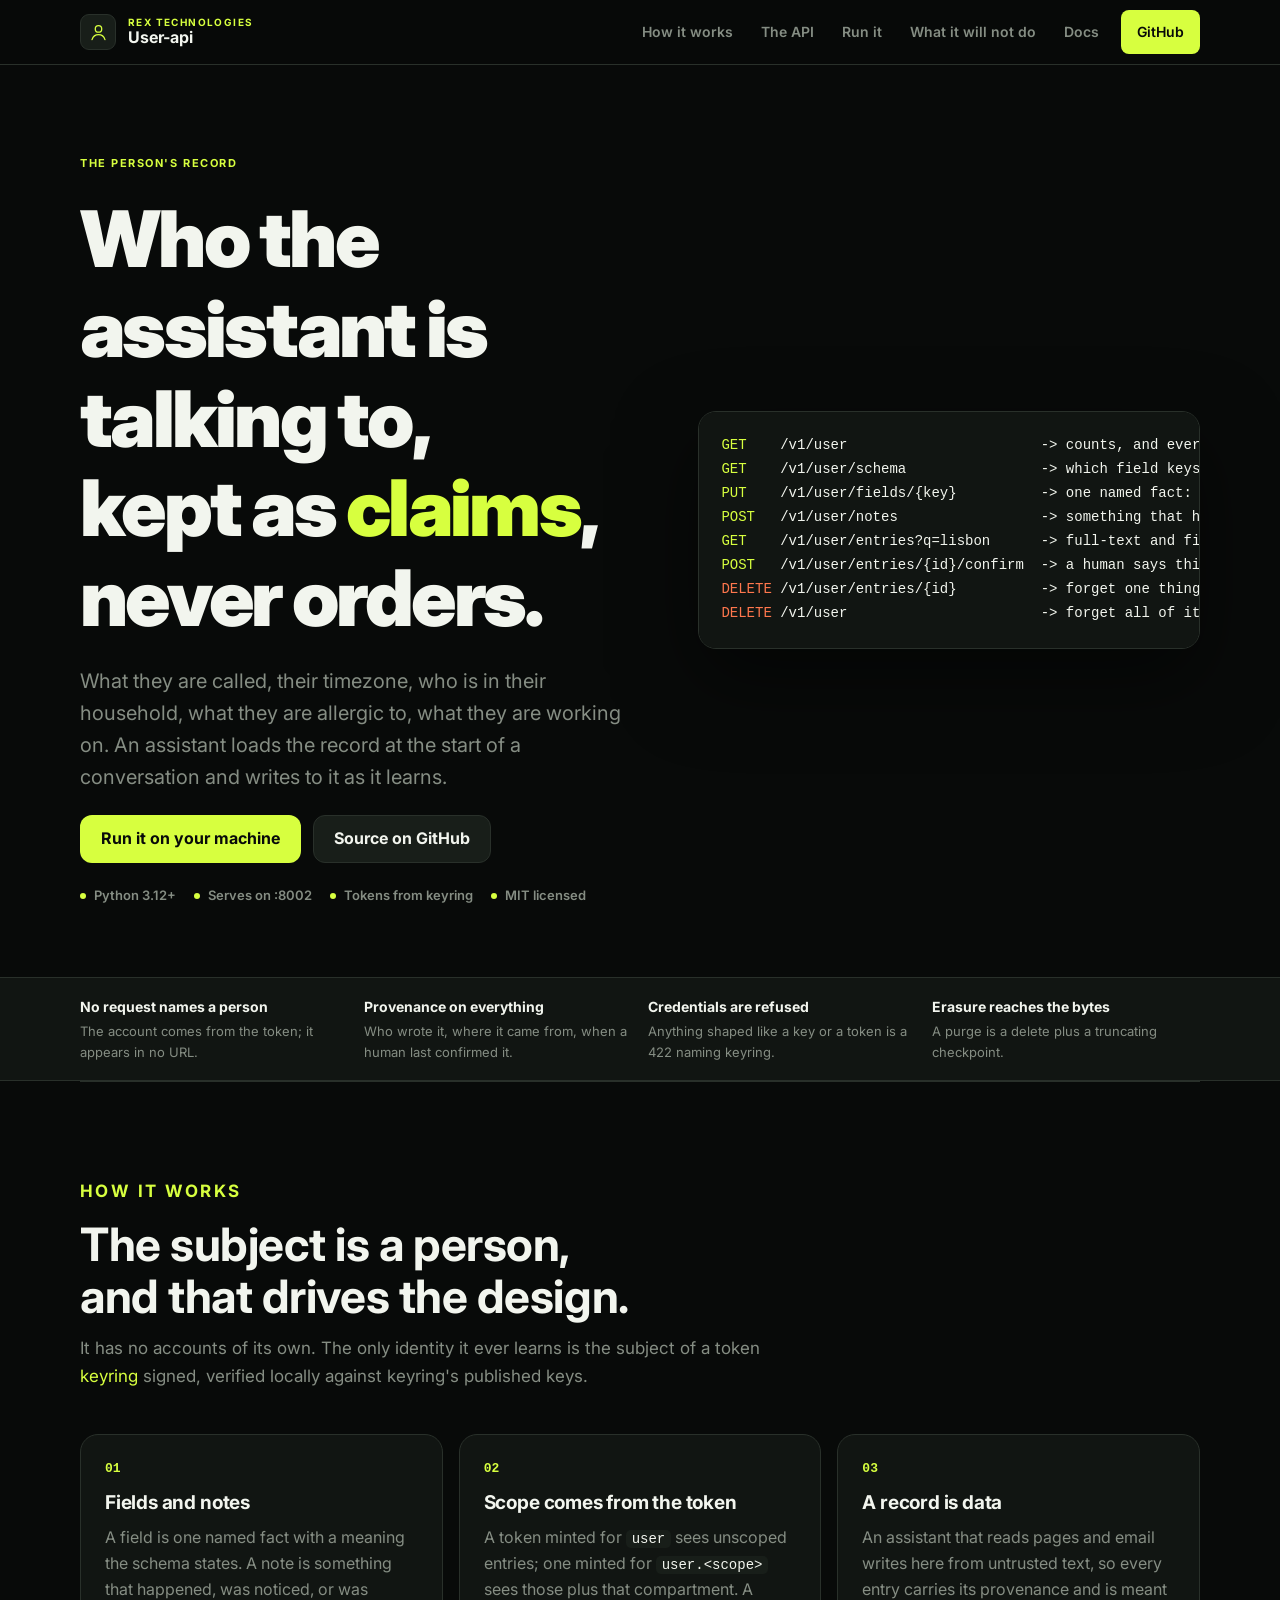
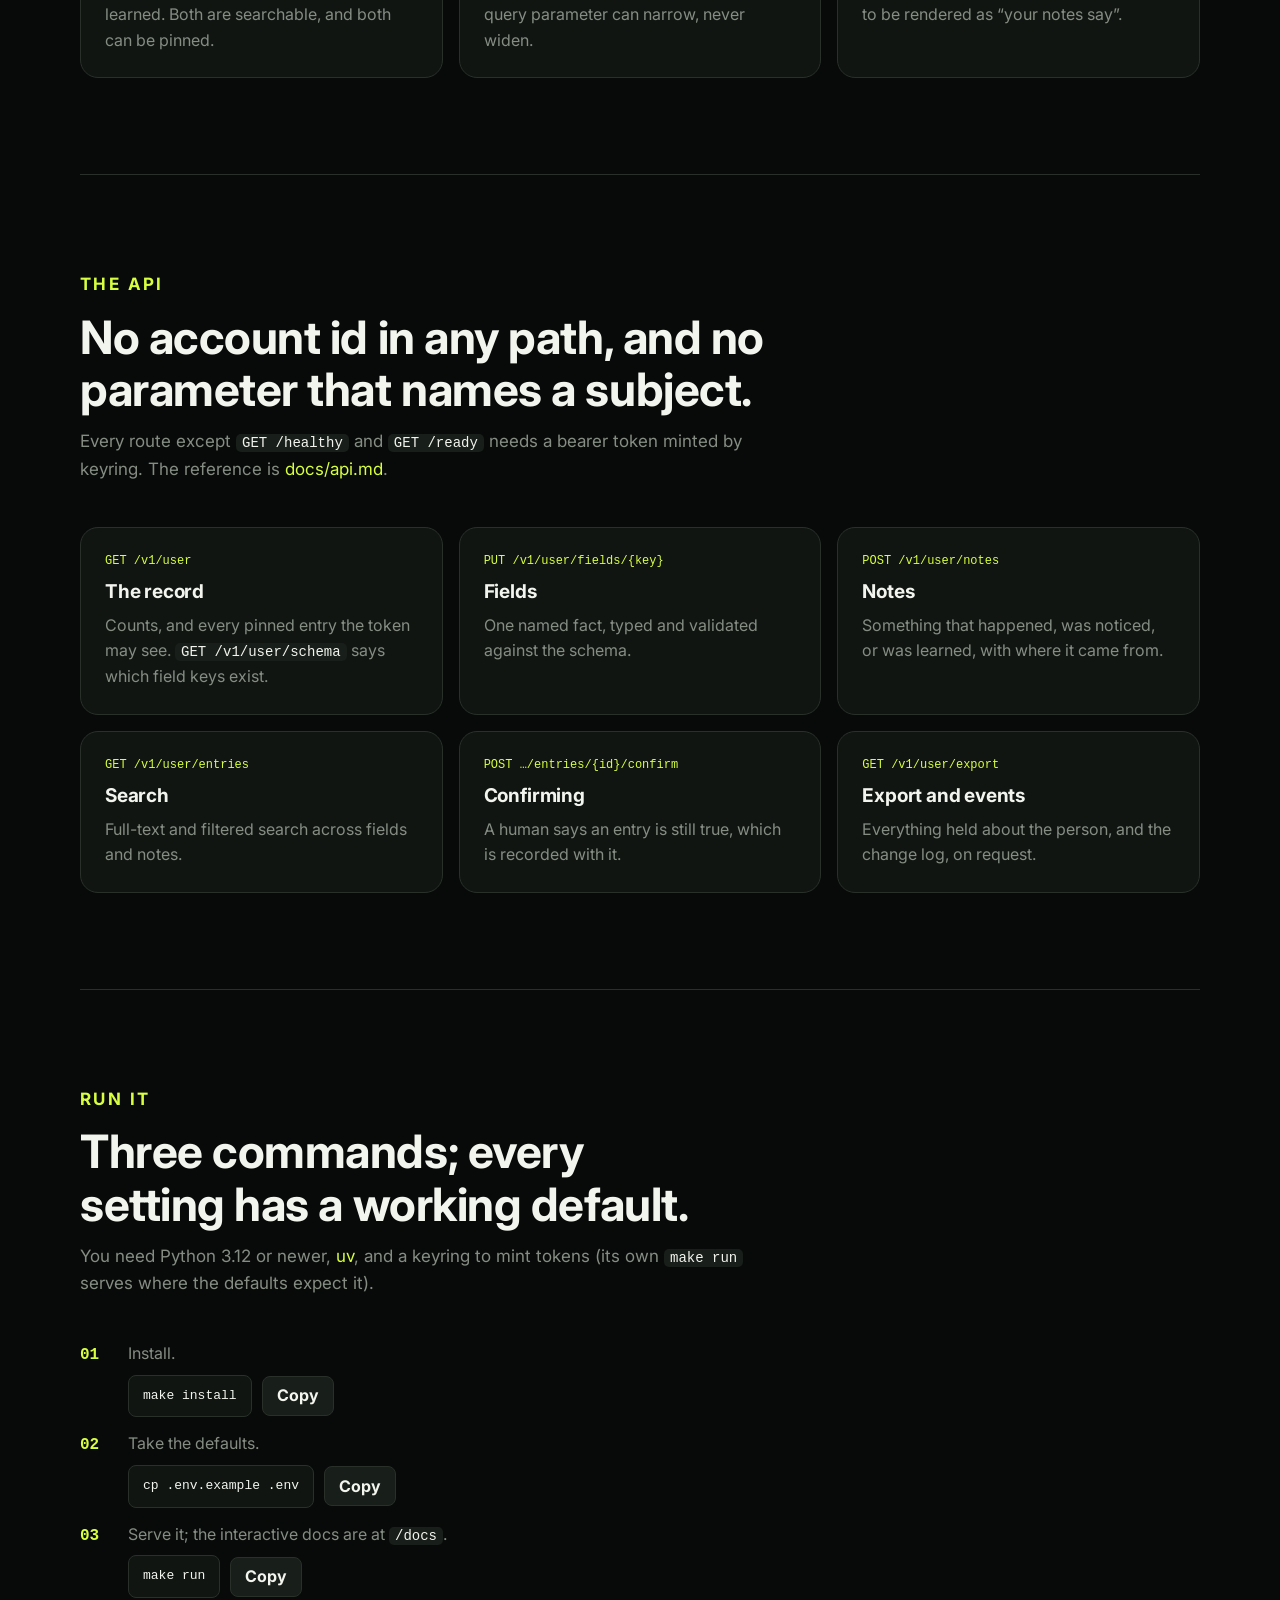
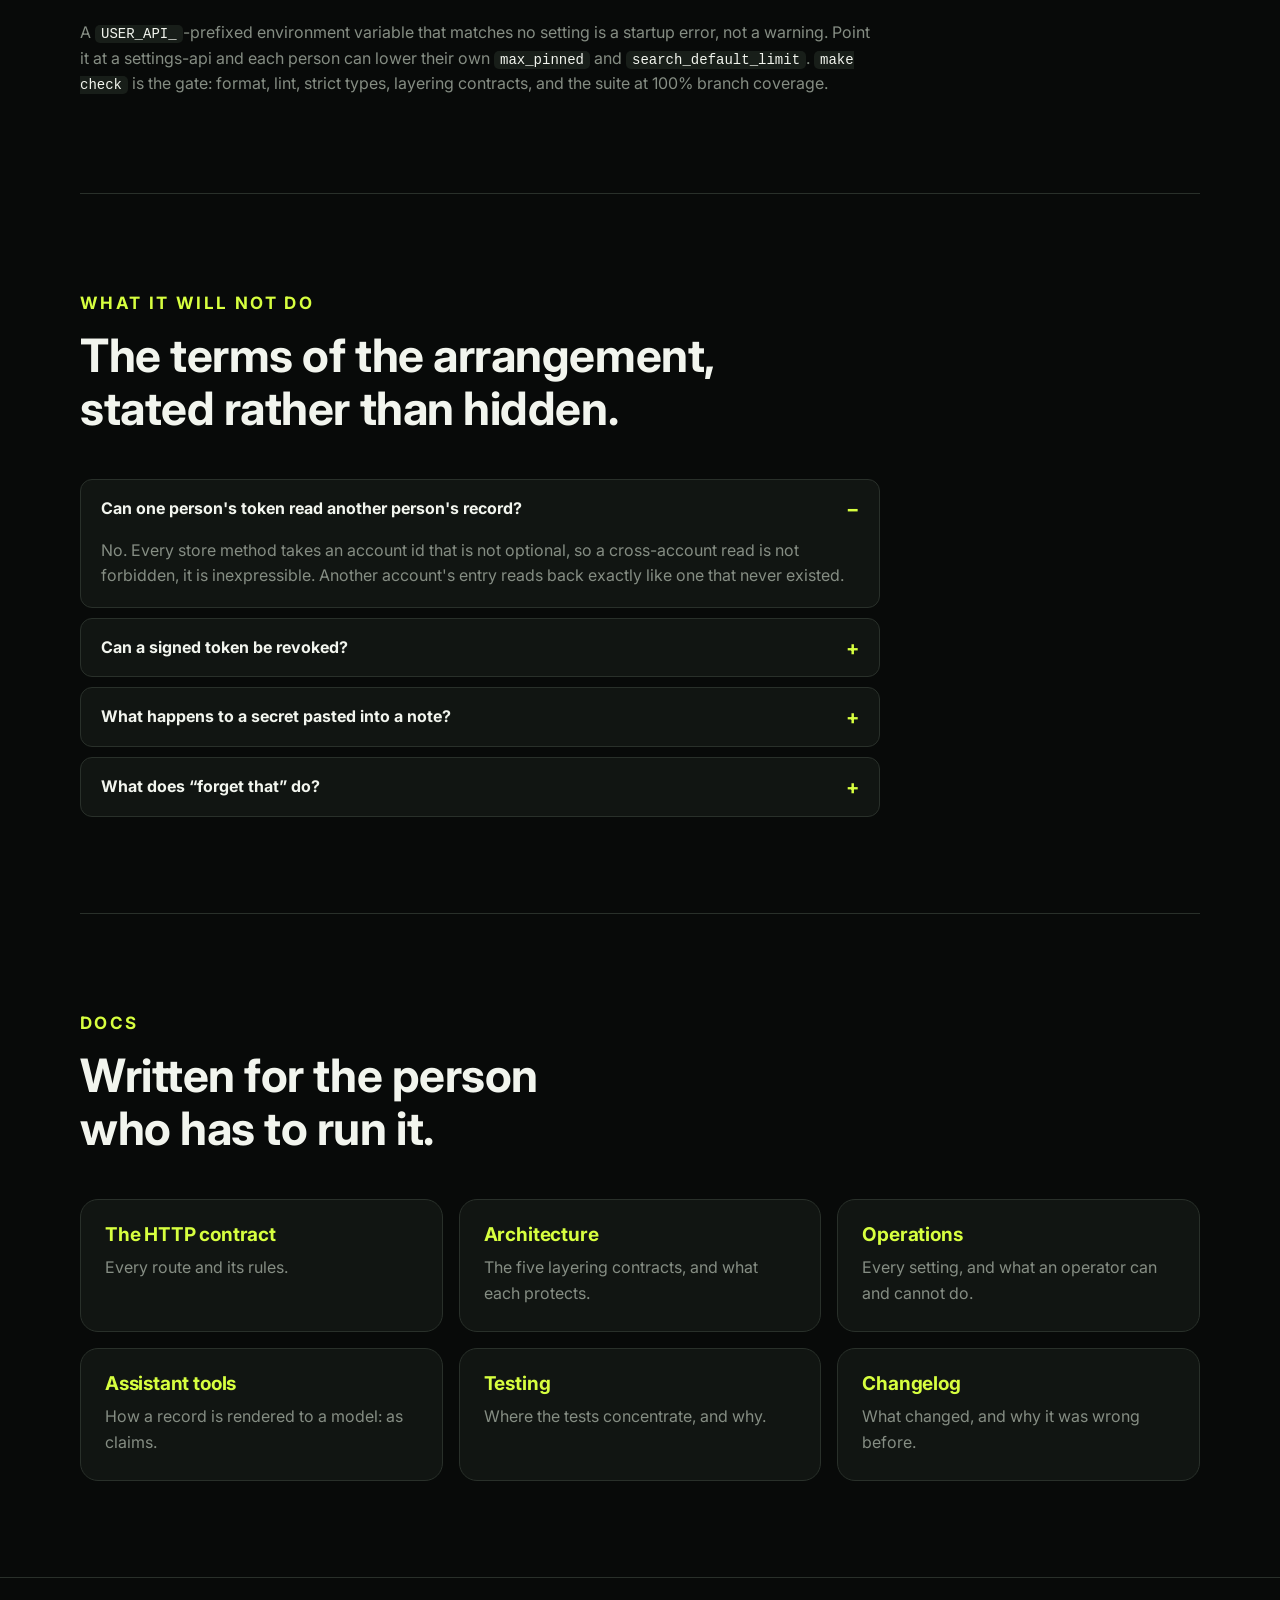
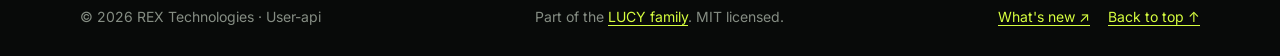
==== site/index.html @ 3e1e7503 "docs(site): a GitHub Pages site for user-api, and the repository names REX Technologies" ====
<!doctype html>
<html lang="en" class="no-js">
<head>
<meta charset="utf-8">
<meta name="viewport" content="width=device-width,initial-scale=1">
<meta name="description" content="User-api keeps structured data about the person an assistant is talking to, with provenance on every entry, credentials refused, and erasure that reaches the bytes on disk. A REX Technologies product.">
<meta name="robots" content="index,follow">
<meta name="color-scheme" content="dark">
<meta name="theme-color" content="#080A09">
<meta property="og:title" content="User-api — what an assistant knows about the person it serves — REX Technologies">
<meta property="og:description" content="User-api keeps structured data about the person an assistant is talking to, with provenance on every entry, credentials refused, and erasure that reaches the bytes on disk. A REX Technologies product.">
<meta property="og:type" content="website">
<meta property="og:url" content="https://tochi-mba.github.io/User-api/">
<meta name="twitter:card" content="summary">
<link rel="canonical" href="https://tochi-mba.github.io/User-api/">
<link rel="icon" href="favicon.svg" type="image/svg+xml">
<link rel="preconnect" href="https://fonts.googleapis.com">
<link rel="preconnect" href="https://fonts.gstatic.com" crossorigin>
<link href="https://fonts.googleapis.com/css2?family=Inter:wght@400;600;700;900&display=swap" rel="stylesheet">
<link rel="stylesheet" href="styles.css">
<script>document.documentElement.classList.replace("no-js","js");</script>
<noscript><style>@media(max-width:760px){.site-nav{display:flex!important;position:static!important;flex-direction:column}.menu-button{display:none!important}}</style></noscript>
<title>User-api — what an assistant knows about the person it serves — REX Technologies</title>
</head>
<body>
<a class="skip-link" href="#main">Skip to content</a>
<div class="ambient ambient-one" aria-hidden="true"></div>
<div class="ambient ambient-two" aria-hidden="true"></div>

<header class="site-header">
  <div class="container nav-wrap">
    <a class="brand" href="#top" aria-label="User-api, by REX Technologies">
      <span class="brand-mark" aria-hidden="true"><svg viewBox="0 0 32 32"><circle cx="16" cy="11" r="4.5"/><path d="M7 26c1.5-5 5-7 9-7s7.5 2 9 7"/></svg></span>
      <span class="brand-lockup"><span class="brand-company">REX Technologies</span><span class="brand-name">User-api</span></span>
    </a>
    <button class="menu-button" type="button" aria-expanded="false" aria-controls="site-nav"><span class="sr-only">Toggle navigation</span><span></span><span></span></button>
    <nav id="site-nav" class="site-nav" aria-label="Primary navigation">
      <a href="#how">How it works</a>
      <a href="#api">The API</a>
      <a href="#install">Run it</a>
      <a href="#limits">What it will not do</a>
      <a href="#docs">Docs</a>
      <a class="nav-github" href="https://github.com/tochi-mba/User-api">GitHub</a>
    </nav>
  </div>
</header>

<main id="main">
  <section class="hero container" id="top">
    <div class="hero-copy">
      <p class="eyebrow signal">The person&#x27;s record</p>
      <h1>Who the assistant is talking to, kept as <span>claims</span>, never orders.</h1>
      <p class="hero-lede">What they are called, their timezone, who is in their household, what they are allergic to, what they are working on. An assistant loads the record at the start of a conversation and writes to it as it learns.</p>
      <div class="hero-actions">
        <a class="button button-primary" href="#install">Run it on your machine</a>
        <a class="button button-secondary" href="https://github.com/tochi-mba/User-api">Source on GitHub</a>
      </div>
      <div class="hero-meta">
        <span>Python 3.12+</span>
        <span>Serves on :8002</span>
        <span>Tokens from keyring</span>
        <span>MIT licensed</span>
      </div>
    </div>
    <pre class="console" aria-label="The routes User-api is built around"><code><span class="k">GET</span>    /v1/user                       -&gt; counts, and every pinned entry your token may see
<span class="k">GET</span>    /v1/user/schema                -&gt; which field keys exist, and what each one means
<span class="k">PUT</span>    /v1/user/fields/{key}          -&gt; one named fact: preferred_name, timezone, ...
<span class="k">POST</span>   /v1/user/notes                 -&gt; something that happened, was noticed, or was learned
<span class="k">GET</span>    /v1/user/entries?q=lisbon      -&gt; full-text and filtered search across both
<span class="k">POST</span>   /v1/user/entries/{id}/confirm  -&gt; a human says this is still true
<span class="s">DELETE</span> /v1/user/entries/{id}          -&gt; forget one thing
<span class="s">DELETE</span> /v1/user                       -&gt; forget all of it, for good</code></pre>
  </section>

  <section class="trust-strip">
    <div class="container trust-grid">
      <div><strong>No request names a person</strong><span>The account comes from the token; it appears in no URL.</span></div>
      <div><strong>Provenance on everything</strong><span>Who wrote it, where it came from, when a human last confirmed it.</span></div>
      <div><strong>Credentials are refused</strong><span>Anything shaped like a key or a token is a 422 naming keyring.</span></div>
      <div><strong>Erasure reaches the bytes</strong><span>A purge is a delete plus a truncating checkpoint.</span></div>
    </div>
  </section>

  <section class="section container" id="how">
    <div class="section-heading">
      <p class="eyebrow signal">How it works</p>
      <h2>The subject is a person, and that drives the design.</h2>
      <p>It has no accounts of its own. The only identity it ever learns is the subject of a token <a href="https://tochi-mba.github.io/Keyring-api/">keyring</a> signed, verified locally against keyring's published keys.</p>
    </div>
    <div class="steps">
      <div class="step">
        <span class="step-number">01</span>
        <h3>Fields and notes</h3>
        <p>A field is one named fact with a meaning the schema states. A note is something that happened, was noticed, or was learned. Both are searchable, and both can be pinned.</p>
      </div>
      <div class="step">
        <span class="step-number">02</span>
        <h3>Scope comes from the token</h3>
        <p>A token minted for <code>user</code> sees unscoped entries; one minted for <code>user.&lt;scope&gt;</code> sees those plus that compartment. A query parameter can narrow, never widen.</p>
      </div>
      <div class="step">
        <span class="step-number">03</span>
        <h3>A record is data</h3>
        <p>An assistant that reads pages and email writes here from untrusted text, so every entry carries its provenance and is meant to be rendered as “your notes say”.</p>
      </div>
    </div>
  </section>

  <section class="section container" id="api">
    <div class="section-heading">
      <p class="eyebrow signal">The API</p>
      <h2>No account id in any path, and no parameter that names a subject.</h2>
      <p>Every route except <code>GET /healthy</code> and <code>GET /ready</code> needs a bearer token minted by keyring. The reference is <a href="https://github.com/tochi-mba/User-api/blob/main/docs/api.md">docs/api.md</a>.</p>
    </div>
    <div class="feature-grid">
      <div class="feature-card"><span class="meta">GET /v1/user</span><h3>The record</h3><p>Counts, and every pinned entry the token may see. <code>GET /v1/user/schema</code> says which field keys exist.</p></div>
      <div class="feature-card"><span class="meta">PUT /v1/user/fields/{key}</span><h3>Fields</h3><p>One named fact, typed and validated against the schema.</p></div>
      <div class="feature-card"><span class="meta">POST /v1/user/notes</span><h3>Notes</h3><p>Something that happened, was noticed, or was learned, with where it came from.</p></div>
      <div class="feature-card"><span class="meta">GET /v1/user/entries</span><h3>Search</h3><p>Full-text and filtered search across fields and notes.</p></div>
      <div class="feature-card"><span class="meta">POST …/entries/{id}/confirm</span><h3>Confirming</h3><p>A human says an entry is still true, which is recorded with it.</p></div>
      <div class="feature-card"><span class="meta">GET /v1/user/export</span><h3>Export and events</h3><p>Everything held about the person, and the change log, on request.</p></div>
    </div>
  </section>

  <section class="section container" id="install">
    <div class="section-heading">
      <p class="eyebrow signal">Run it</p>
      <h2>Three commands; every setting has a working default.</h2>
      <p>You need Python 3.12 or newer, <a href="https://docs.astral.sh/uv/">uv</a>, and a keyring to mint tokens (its own <code>make run</code> serves where the defaults expect it).</p>
    </div>
    <ol class="install-steps">
      <li>Install.
        <div class="command-row"><code>make install</code><button class="copy-button" type="button" data-copy="make install">Copy</button></div>
      </li>
      <li>Take the defaults.
        <div class="command-row"><code>cp .env.example .env</code><button class="copy-button" type="button" data-copy="cp .env.example .env">Copy</button></div>
      </li>
      <li>Serve it; the interactive docs are at <code>/docs</code>.
        <div class="command-row"><code>make run</code><button class="copy-button" type="button" data-copy="make run">Copy</button></div>
      </li>
    </ol>
    <p class="install-note">A <code>USER_API_</code>-prefixed environment variable that matches no setting is a startup error, not a warning. Point it at a settings-api and each person can lower their own <code>max_pinned</code> and <code>search_default_limit</code>. <code>make check</code> is the gate: format, lint, strict types, layering contracts, and the suite at 100% branch coverage.</p>
    <p id="copy-status" class="sr-only" aria-live="polite"></p>
  </section>

  <section class="section container" id="limits">
    <div class="section-heading">
      <p class="eyebrow signal">What it will not do</p>
      <h2>The terms of the arrangement, stated rather than hidden.</h2>
    </div>
    <div class="faq">
      <details open>
        <summary>Can one person&#x27;s token read another person&#x27;s record?</summary>
        <p>No. Every store method takes an account id that is not optional, so a cross-account read is not forbidden, it is inexpressible. Another account's entry reads back exactly like one that never existed.</p>
      </details>
      <details>
        <summary>Can a signed token be revoked?</summary>
        <p>No. Logging out of keyring ends a session there and nothing here; an already-minted token works until it expires, which is about fifteen minutes.</p>
      </details>
      <details>
        <summary>What happens to a secret pasted into a note?</summary>
        <p>It is refused with a 422 naming keyring as the right home. This store is plaintext on disk and indexed for search; a secret in it would be a secret in a search index.</p>
      </details>
      <details>
        <summary>What does “forget that” do?</summary>
        <p>What <code>DELETE</code> on one entry means is the person's own setting: grace (the default), immediate, or tombstone. <code>DELETE /v1/user</code> forgets all of it, for good.</p>
      </details>
    </div>
  </section>

  <section class="section container" id="docs">
    <div class="section-heading">
      <p class="eyebrow signal">Docs</p>
      <h2>Written for the person who has to run it.</h2>
    </div>
    <div class="feature-grid">
      <a class="feature-card link" href="https://github.com/tochi-mba/User-api/blob/main/docs/api.md"><h3>The HTTP contract</h3><p>Every route and its rules.</p></a>
      <a class="feature-card link" href="https://github.com/tochi-mba/User-api/blob/main/docs/architecture.md"><h3>Architecture</h3><p>The five layering contracts, and what each protects.</p></a>
      <a class="feature-card link" href="https://github.com/tochi-mba/User-api/blob/main/docs/operations.md"><h3>Operations</h3><p>Every setting, and what an operator can and cannot do.</p></a>
      <a class="feature-card link" href="https://github.com/tochi-mba/User-api/blob/main/docs/mcp.md"><h3>Assistant tools</h3><p>How a record is rendered to a model: as claims.</p></a>
      <a class="feature-card link" href="https://github.com/tochi-mba/User-api/blob/main/docs/testing.md"><h3>Testing</h3><p>Where the tests concentrate, and why.</p></a>
      <a class="feature-card link" href="https://github.com/tochi-mba/User-api/blob/main/CHANGELOG.md"><h3>Changelog</h3><p>What changed, and why it was wrong before.</p></a>
    </div>
  </section>
</main>

<footer class="site-footer">
  <div class="container footer-wrap">
    <span>© <span id="year">2026</span> REX Technologies · User-api</span>
    <span>Part of the <a href="https://tochi-mba.github.io/LUCY-assistant/">LUCY family</a>. MIT licensed.</span>
    <span class="footer-links">
      <a href="https://github.com/tochi-mba/User-api/blob/main/CHANGELOG.md">What's new <span aria-hidden="true">↗</span></a>
      <a href="#top">Back to top <span aria-hidden="true">↑</span></a>
    </span>
  </div>
</footer>
<script src="app.js" defer></script>
</body>
</html>
---- site/styles.css ----
/* User-api — REX Technologies. The ink/signal palette shared across REX products; dark by design. */

:root{
  --ink:#080A09;
  --panel:#111512;
  --raised:#181E19;
  --line:#29302A;
  --text:#F2F5EE;
  --muted:#858D83;
  --signal:#D7FF3F;
  --live:#FF774D;
  --signal-wash:rgba(215,255,63,.10);
  --radius-s:8px;
  --radius-m:12px;
  --radius-l:18px;
  --gutter:clamp(16px,4vw,32px);
  --page:1120px;
  --section:clamp(56px,8vw,96px);
  --font:Inter,"Segoe UI",system-ui,-apple-system,"Helvetica Neue",Arial,sans-serif;
  --mono:"Cascadia Mono","SF Mono",Consolas,ui-monospace,Menlo,monospace;
  color-scheme:dark;
}

*,*::before,*::after{box-sizing:border-box}
html{background:var(--ink);scroll-behavior:smooth;-webkit-text-size-adjust:100%;overflow-x:hidden}
body{margin:0;background:var(--ink);color:var(--text);font-family:var(--font);font-size:16px;line-height:1.6;-webkit-font-smoothing:antialiased;overflow-x:hidden}
a{color:var(--signal);text-decoration:none}
a:hover{text-decoration:underline}
button{font:inherit}
svg{display:block}
code,kbd,pre{font-family:var(--mono)}
:focus-visible{outline:2px solid var(--signal);outline-offset:3px;border-radius:4px}

.container{width:min(var(--page),100% - 2 * var(--gutter));margin-inline:auto}
.section{padding:var(--section) 0;border-top:1px solid var(--line)}
.sr-only{position:absolute;width:1px;height:1px;padding:0;margin:-1px;overflow:hidden;clip:rect(0,0,0,0);white-space:nowrap;border:0}
.skip-link{position:absolute;left:12px;top:-60px;background:var(--signal);color:var(--ink);padding:10px 14px;border-radius:var(--radius-s);font-weight:700;z-index:100}
.skip-link:focus{top:12px}

h1,h2,h3{margin:0;line-height:1.15;font-weight:700;letter-spacing:-.01em}
h1,h2{text-wrap:balance}
h1{font-size:clamp(40px,6.4vw,78px);letter-spacing:-.035em;font-weight:900}
h1 span{color:var(--signal)}
h2{font-size:clamp(28px,4.2vw,46px)}
h3{font-size:19px}
p{margin:0}
strong{font-weight:700;color:var(--text)}
code{color:var(--text);background:var(--raised);padding:1px 6px;border-radius:5px;font-size:14px}
pre code{padding:0;background:none}

.eyebrow{font-size:11px;font-weight:700;letter-spacing:.14em;text-transform:uppercase;color:var(--muted);display:flex;align-items:center;gap:9px}
.eyebrow.signal{color:var(--signal)}

.ambient{position:fixed;border-radius:50%;filter:blur(90px);pointer-events:none;opacity:.14;z-index:-2}
.ambient-one{width:520px;height:520px;background:var(--signal);top:90px;right:-230px}
.ambient-two{width:420px;height:420px;background:var(--live);top:620px;left:-250px}

/* Header */
.site-header{position:sticky;top:0;z-index:50;background:rgba(8,10,9,.86);backdrop-filter:blur(12px);-webkit-backdrop-filter:blur(12px);border-bottom:1px solid var(--line)}
.nav-wrap{min-height:64px;display:flex;align-items:center;gap:12px}
.brand{display:flex;align-items:center;gap:12px;color:var(--text);min-height:44px}
.brand:hover{text-decoration:none}
.brand-mark{width:36px;height:36px;border-radius:9px;display:grid;place-items:center;background:var(--raised);border:1px solid var(--line)}
.brand-mark svg{width:23px;fill:none;stroke:var(--signal);stroke-width:1.8;stroke-linecap:round;stroke-linejoin:round}
.brand-lockup{display:flex;flex-direction:column;gap:1px;line-height:1.08}
.brand-company{font-size:10px;font-weight:700;letter-spacing:.14em;text-transform:uppercase;color:var(--signal)}
.brand-name{font-size:16px;font-weight:700;color:var(--text)}
.site-nav{margin-left:auto;display:flex;align-items:center;gap:4px}
.site-nav a{color:var(--muted);font-size:14px;font-weight:600;white-space:nowrap;padding:10px 12px;border-radius:var(--radius-s);min-height:44px;display:inline-flex;align-items:center}
.site-nav a:hover{color:var(--text);text-decoration:none;background:var(--raised)}
.nav-github{color:var(--ink)!important;background:var(--signal)!important;margin-left:6px;padding-inline:16px!important}
.nav-github:hover{opacity:.9}
.menu-button{margin-left:auto;display:none;min-width:44px;min-height:44px;padding:0 12px;border:1px solid var(--line);border-radius:var(--radius-s);background:transparent;color:var(--text);cursor:pointer}
.menu-button span:not(.sr-only){display:block;width:16px;height:2px;background:currentColor;margin:5px auto}

/* Hero */
.hero{display:grid;grid-template-columns:1.05fr .95fr;gap:clamp(28px,5vw,64px);align-items:center;padding:clamp(48px,7vw,96px) 0 clamp(40px,6vw,72px)}
.hero-copy{display:flex;flex-direction:column;gap:22px}
.hero-lede{font-size:clamp(17px,1.6vw,20px);color:var(--muted);max-width:56ch}
.hero-actions{display:flex;flex-wrap:wrap;gap:12px}
.hero-meta{display:flex;flex-wrap:wrap;gap:8px 18px;color:var(--muted);font-size:13px;font-weight:600}
.hero-meta span::before{content:"";display:inline-block;width:6px;height:6px;border-radius:50%;background:var(--signal);margin-right:8px;vertical-align:middle}
.button{display:inline-flex;align-items:center;gap:8px;min-height:48px;padding:0 20px;border-radius:var(--radius-m);font-weight:700;border:1px solid transparent}
.button:hover{text-decoration:none}
.button-primary{background:var(--signal);color:var(--ink)}
.button-primary:hover{filter:brightness(1.05)}
.button-secondary{background:var(--raised);color:var(--text);border-color:var(--line)}
.button-secondary:hover{border-color:var(--muted)}

/* A window showing a conversation or a plan */
.console{margin:0;padding:22px;border-radius:var(--radius-l);background:var(--panel);border:1px solid var(--line);overflow:auto;font-size:13.5px;line-height:1.7;color:var(--text);box-shadow:0 30px 80px rgba(0,0,0,.5)}
.console .you{color:var(--muted)}
.console .k{color:var(--signal)}
.console .s{color:var(--live)}

/* Trust strip */
.trust-strip{border-top:1px solid var(--line);border-bottom:1px solid var(--line);background:var(--panel)}
.trust-grid{display:grid;grid-template-columns:repeat(4,1fr);gap:16px;padding:18px 0}
.trust-grid div{display:flex;flex-direction:column;gap:2px}
.trust-grid strong{font-size:14px}
.trust-grid span{font-size:13px;color:var(--muted)}

/* Sections */
.section-heading{display:flex;flex-direction:column;gap:12px;max-width:72ch;margin-bottom:clamp(28px,4vw,44px)}
.section-heading p{color:var(--muted);font-size:17px}
.steps{display:grid;grid-template-columns:repeat(3,1fr);gap:16px}
.step{background:var(--panel);border:1px solid var(--line);border-radius:var(--radius-l);padding:24px;display:flex;flex-direction:column;gap:12px}
.step p{color:var(--muted)}
.step-number{font-family:var(--mono);color:var(--signal);font-weight:700;font-size:13px}
.feature-grid{display:grid;grid-template-columns:repeat(3,1fr);gap:16px}
.feature-card{background:var(--panel);border:1px solid var(--line);border-radius:var(--radius-l);padding:24px;display:flex;flex-direction:column;gap:10px}
.feature-card p{color:var(--muted)}
.feature-card.link:hover{border-color:var(--muted);text-decoration:none}
.feature-card .meta{font-family:var(--mono);font-size:12px;color:var(--signal)}

/* Install */
.install-steps{margin:0;padding-left:0;list-style:none;counter-reset:step;display:grid;gap:14px;max-width:80ch}
.install-steps li{counter-increment:step;position:relative;padding-left:48px;color:var(--muted)}
.install-steps li::before{content:counter(step,decimal-leading-zero);position:absolute;left:0;top:2px;font-family:var(--mono);font-weight:700;color:var(--signal)}
.install-steps a{text-decoration:underline;text-underline-offset:3px}
.command-row{display:flex;flex-wrap:wrap;align-items:center;gap:10px;margin-top:8px}
.command-row code{padding:10px 14px;border-radius:var(--radius-s);border:1px solid var(--line);background:var(--panel);font-size:13px;overflow:auto;max-width:100%}
.copy-button{min-height:40px;padding:0 14px;border-radius:var(--radius-s);border:1px solid var(--line);background:var(--raised);color:var(--text);font-weight:700;cursor:pointer}
.copy-button:hover{border-color:var(--muted)}
.install-note{margin-top:22px;color:var(--muted);max-width:80ch}

/* FAQ */
.faq{display:grid;gap:10px;max-width:80ch}
.faq details{background:var(--panel);border:1px solid var(--line);border-radius:var(--radius-m);padding:0 20px}
.faq summary{cursor:pointer;padding:16px 0;font-weight:700;list-style:none;display:flex;justify-content:space-between;gap:16px;align-items:center}
.faq summary::-webkit-details-marker{display:none}
.faq summary::after{content:"+";color:var(--signal);font-weight:700;font-size:20px;line-height:1}
.faq details[open] summary::after{content:"−"}
.faq p{padding:0 0 18px;color:var(--muted)}

/* Footer */
.site-footer{border-top:1px solid var(--line);padding:28px 0;color:var(--muted);font-size:14px}
.footer-wrap{display:flex;flex-wrap:wrap;justify-content:space-between;gap:10px}
.site-footer a{text-decoration:underline;text-underline-offset:3px}
.footer-links{display:flex;flex-wrap:wrap;gap:18px}

/* 404 */
.not-found{padding:clamp(72px,14vh,140px) 0;max-width:720px}
.not-found h1{margin:14px 0 0;font-size:clamp(34px,5.6vw,60px)}
.not-found .hero-lede{margin-top:16px}
.not-found .hero-actions{margin-top:28px}

@media(prefers-reduced-motion:reduce){html{scroll-behavior:auto}*,*::before,*::after{transition:none!important;animation:none!important}}

/* Responsive */
@media(max-width:1000px){
  .hero{grid-template-columns:1fr}
  .steps,.feature-grid{grid-template-columns:repeat(2,1fr)}
  .trust-grid{grid-template-columns:repeat(2,1fr)}
}
@media(max-width:760px){
  .menu-button{display:block}
  .site-nav{display:none;position:absolute;left:0;right:0;top:100%;flex-direction:column;align-items:stretch;padding:10px var(--gutter) 16px;background:var(--ink);border-bottom:1px solid var(--line)}
  .site-nav.open{display:flex}
  .site-nav a{min-height:46px}
  .nav-github{margin-left:0;justify-content:center}
  .brand-name{font-size:14px}
  .steps,.feature-grid{grid-template-columns:1fr}
}
@media(max-width:420px){
  .trust-grid{grid-template-columns:1fr}
}
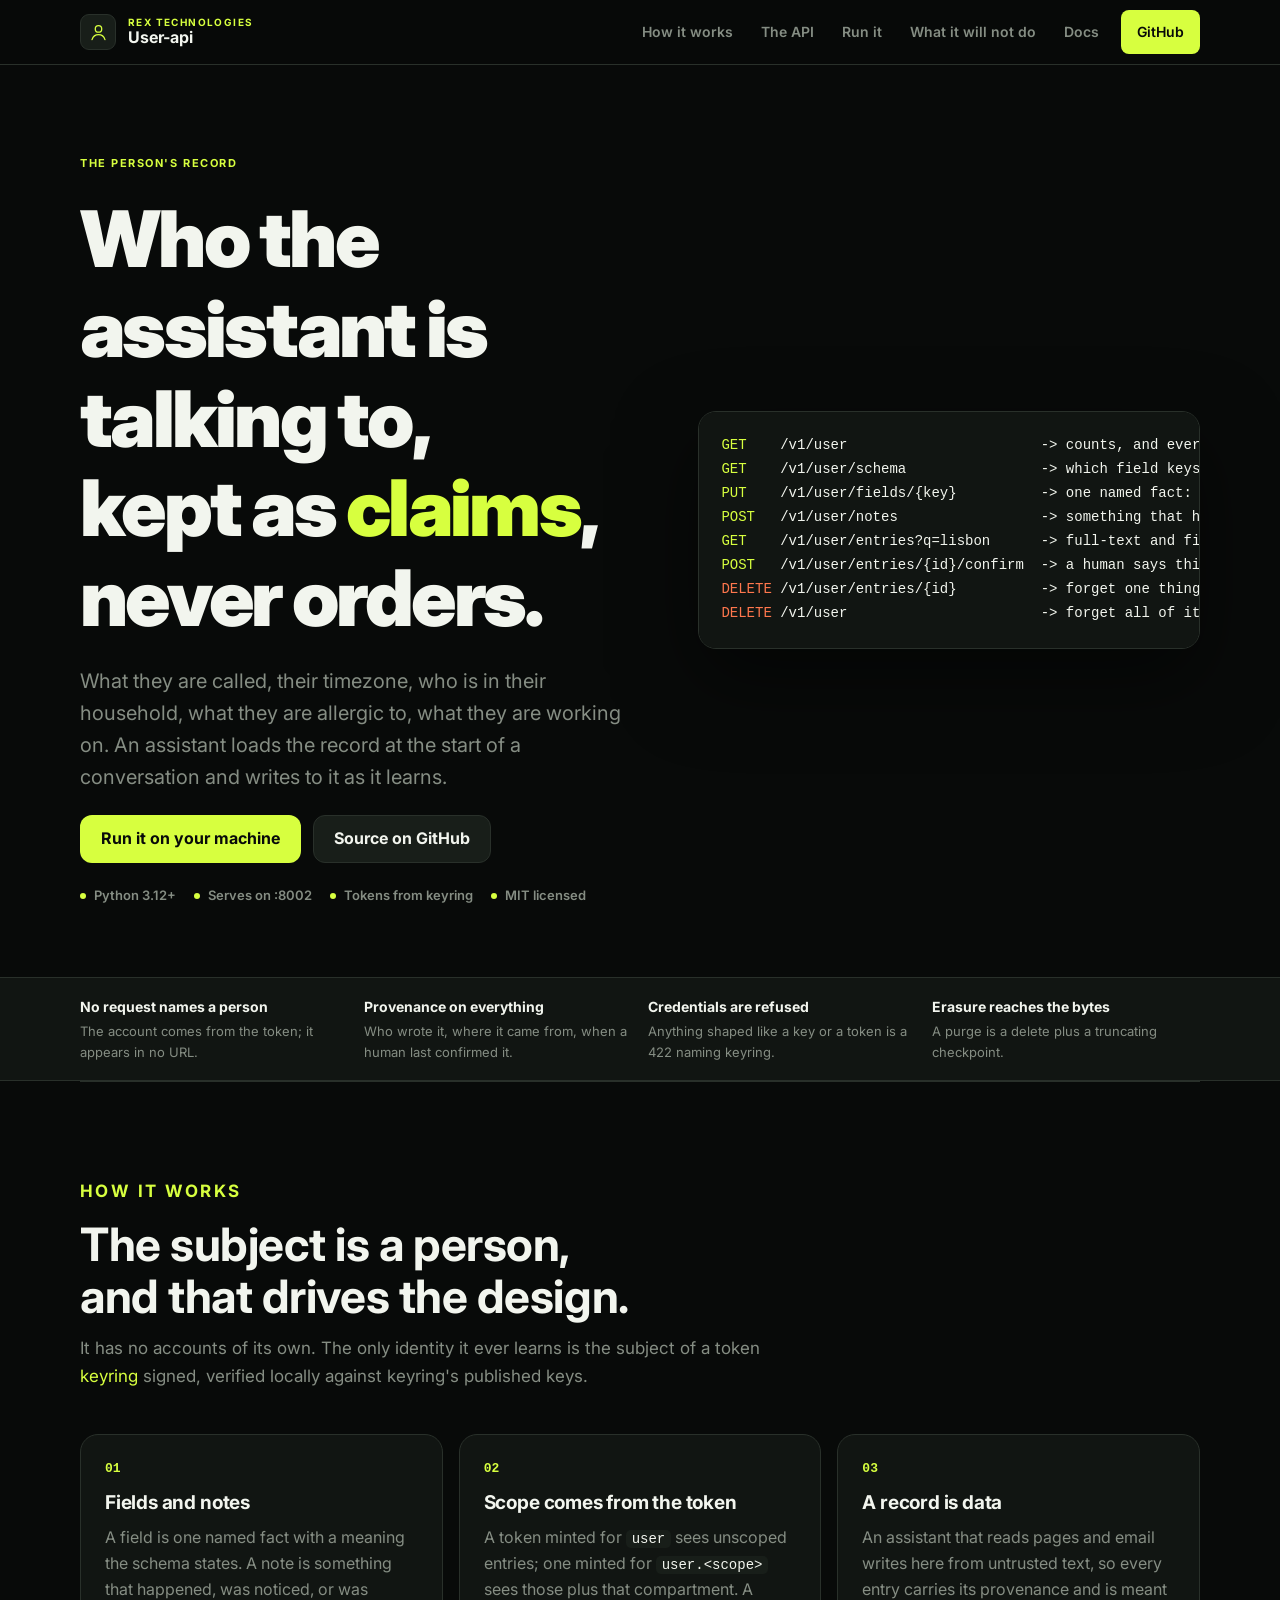
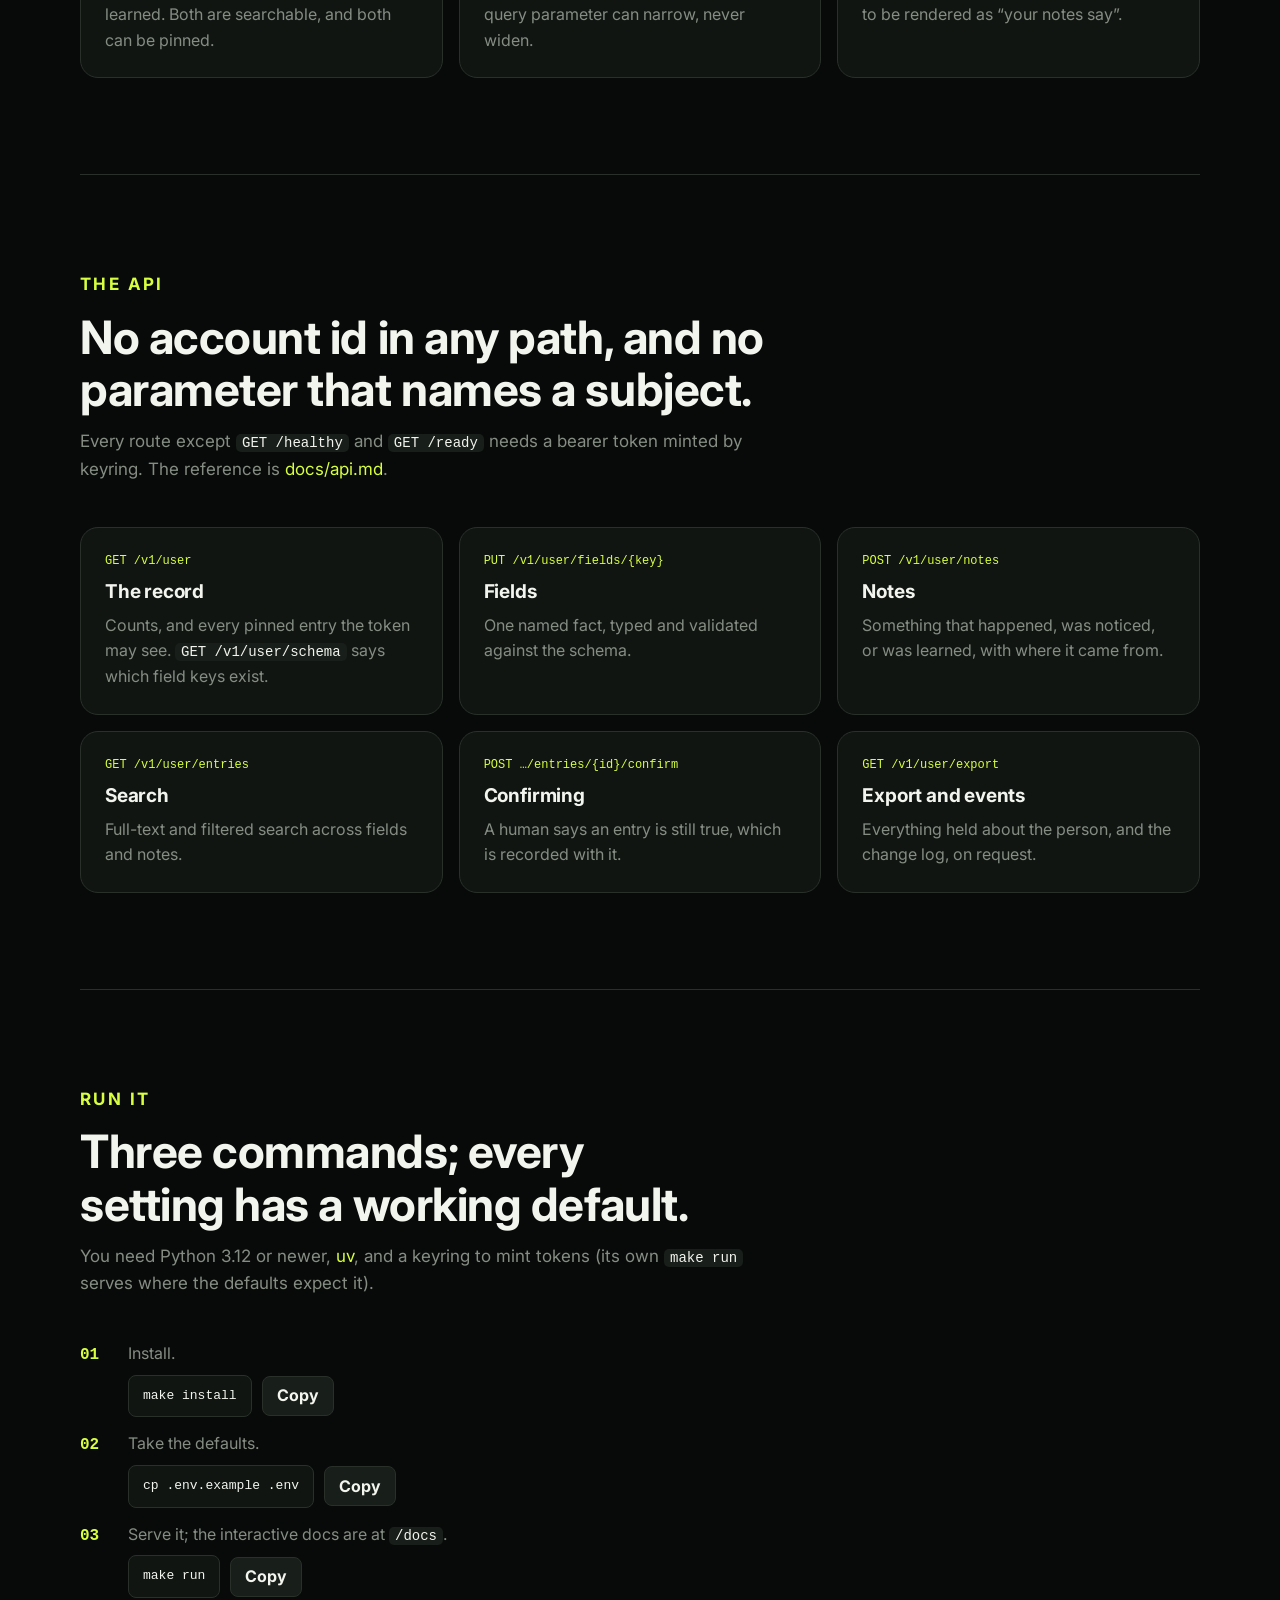
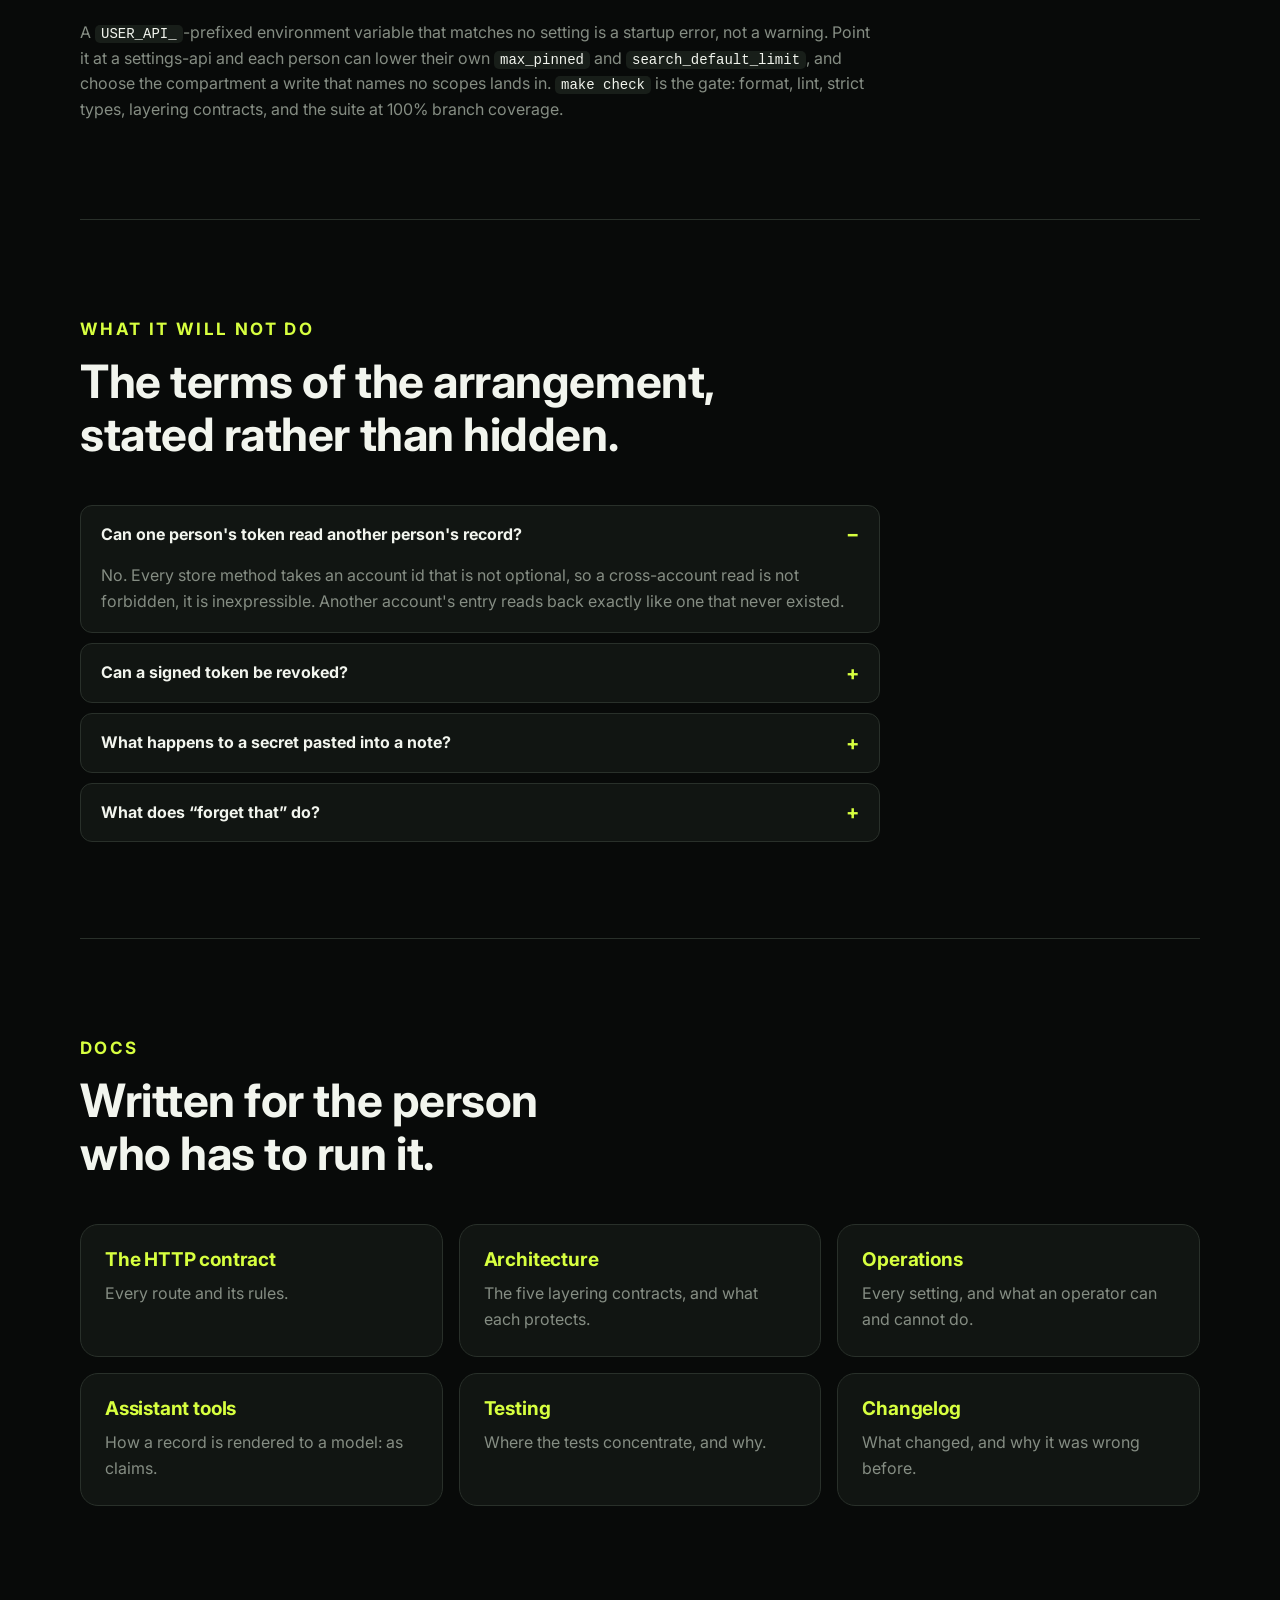
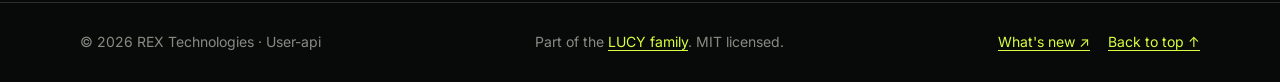
==== commit 775542ab: "feat(preferences): land unscoped-by-omission writes in the person's default compartment settings-api" ====
--- a/site/index.html
+++ b/site/index.html
@@ -139,7 +139,7 @@
         <div class="command-row"><code>make run</code><button class="copy-button" type="button" data-copy="make run">Copy</button></div>
       </li>
     </ol>
-    <p class="install-note">A <code>USER_API_</code>-prefixed environment variable that matches no setting is a startup error, not a warning. Point it at a settings-api and each person can lower their own <code>max_pinned</code> and <code>search_default_limit</code>. <code>make check</code> is the gate: format, lint, strict types, layering contracts, and the suite at 100% branch coverage.</p>
+    <p class="install-note">A <code>USER_API_</code>-prefixed environment variable that matches no setting is a startup error, not a warning. Point it at a settings-api and each person can lower their own <code>max_pinned</code> and <code>search_default_limit</code>, and choose the compartment a write that names no scopes lands in. <code>make check</code> is the gate: format, lint, strict types, layering contracts, and the suite at 100% branch coverage.</p>
     <p id="copy-status" class="sr-only" aria-live="polite"></p>
   </section>
 
